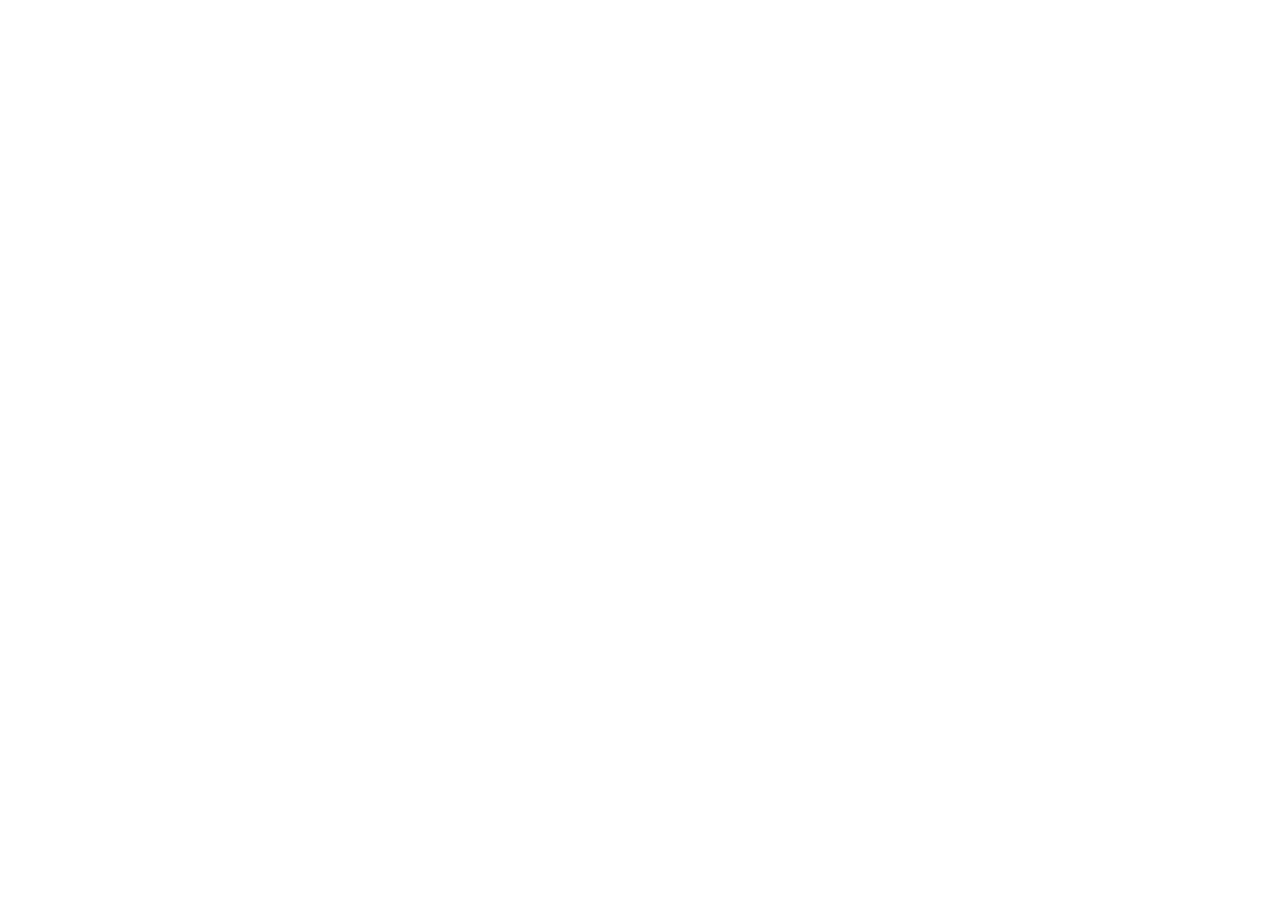
==== index.html @ 0ef2e53b "Created the root" ====
<!DOCTYPE html>
<html lang="en"
<head>
<meta charset="UTF-8">
<meta name="viewport" content="width=device-width, initial-scale=1.0">
<title>Miguel Angel Quiroz - Portfolio</title>
<link rel="preconnect" href="https://fonts.googleapis.com">
<link rel="preconnect" href="https://fonts.gstatic.com" crossorigin>
<link href="https://fonts.googleapis.com/css2?family=DM+Serif+Display:ital@0;1&family=DM+Sans:opsz,wght@9..40,300;9..40,400;9..40,500&family=JetBrains+Mono:wght@400;500&display=swap" rel="stylesheet">
<style>
*, *::before, *:after { box-sizing: border-box; margin: 0; padding: 0; }

:root {
    --bg: #f8f7f4;
    --bg-card: #ffffff;
    --text: #1a1a18;
    --text-muted: #6b6b66;
    --accent: #1a3a2a;
    --accent-light: #e8f0eb;
    --accent-mid: #3a6b50;
    --border: #e2e0d8;
    --hack-bg: #000000;
    --hack-green: #00ff41;
    --hack-green-dim: #00cc33;
    --hack-green-dark: #0d2a0d;
    --hack-border: #1a4a1a;
    --hack-surface: #050f05;
    --hack-muted: #2a6a2a;
}

</style>
</head>
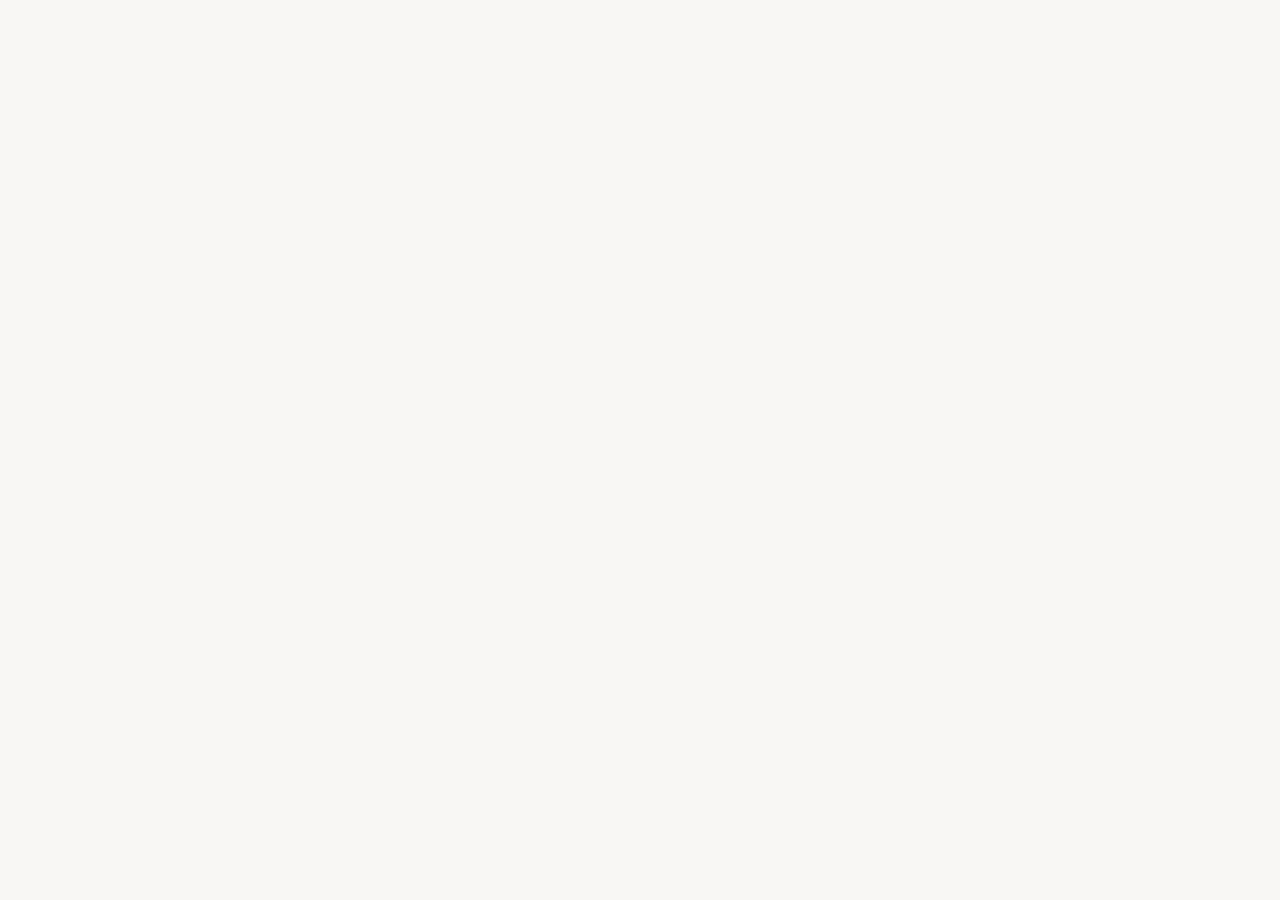
==== commit ae80087a: "Created body" ====
--- a/index.html
+++ b/index.html
@@ -28,5 +28,16 @@
     --hack-muted: #2a6a2a;
 }
 
+html { scroll-behavior: smooth; }
+
+body {
+    font-family: 'DM Sans', sans-serif;
+    background: var(--bg);
+    color: var(--text);
+    font-size: 16px;
+    line-height: 1.7;
+    overflow-x: hidden;
+}
+
 </style>
 </head>
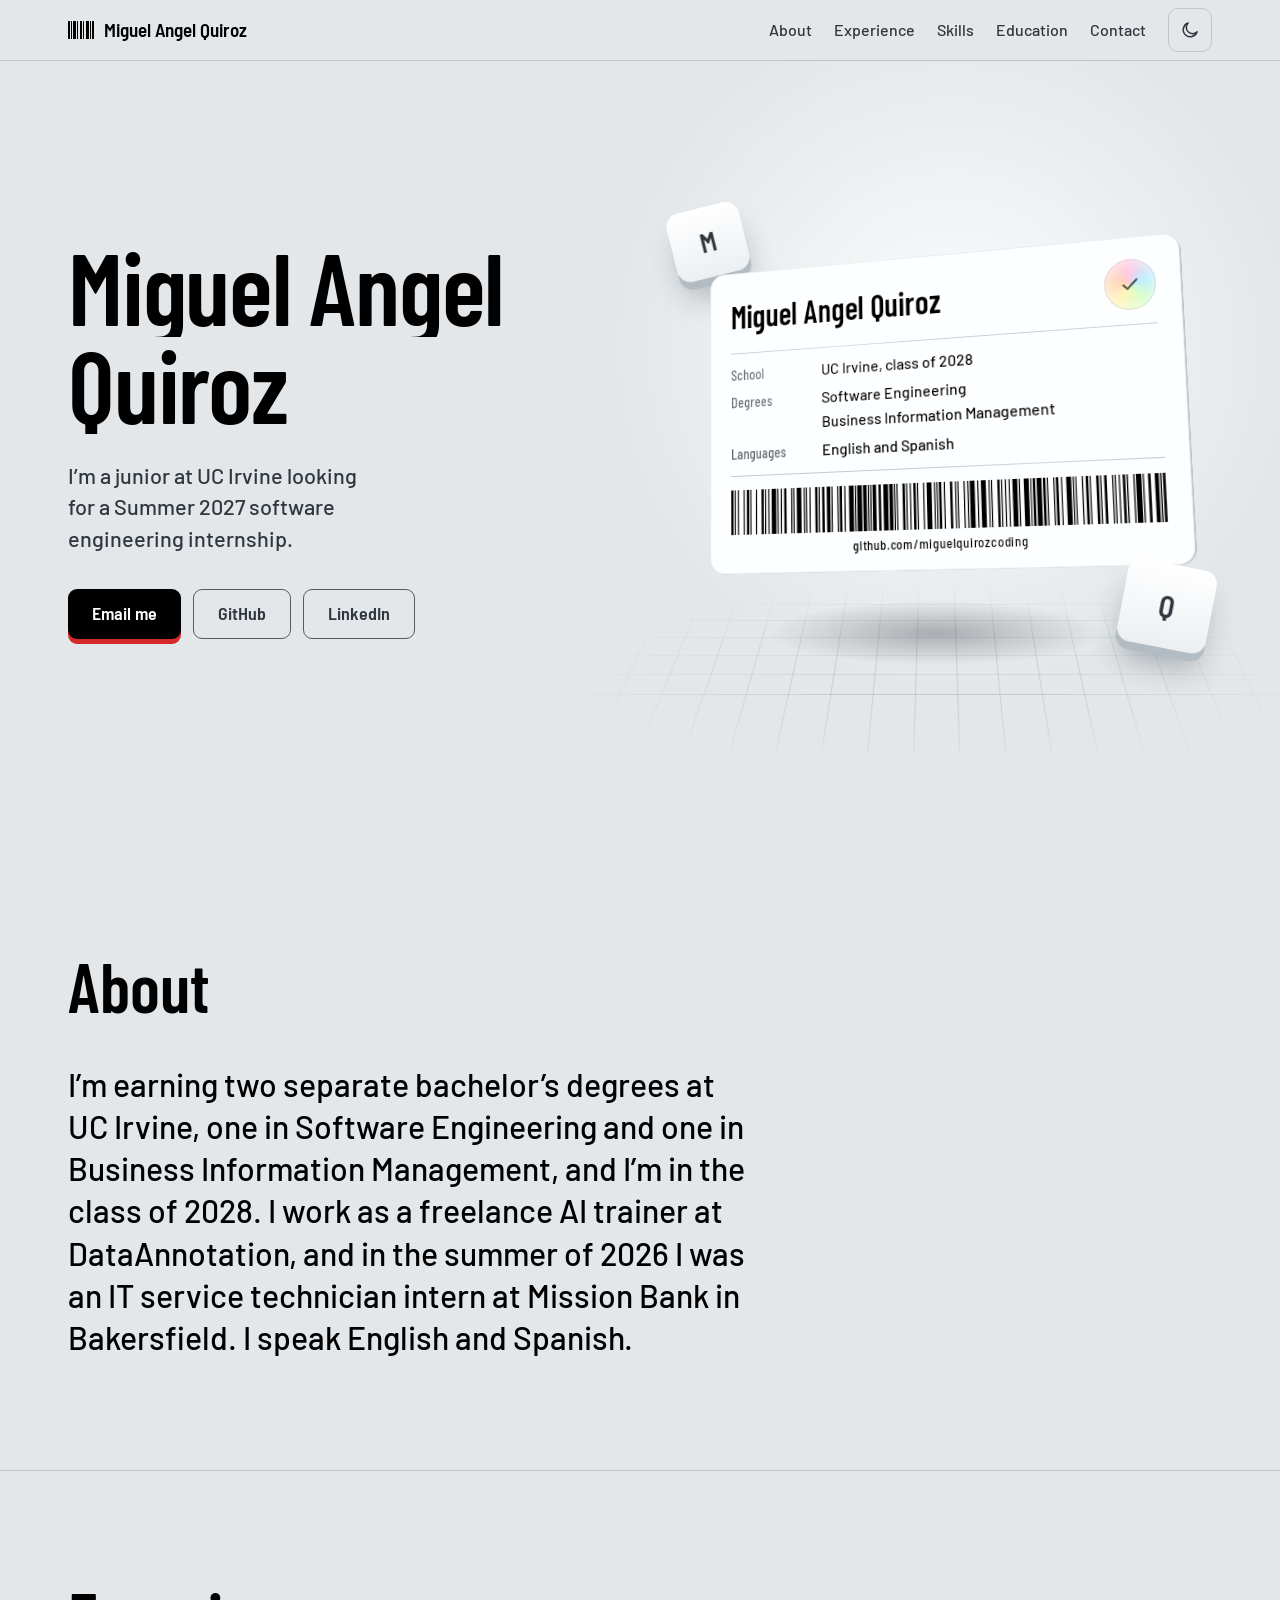
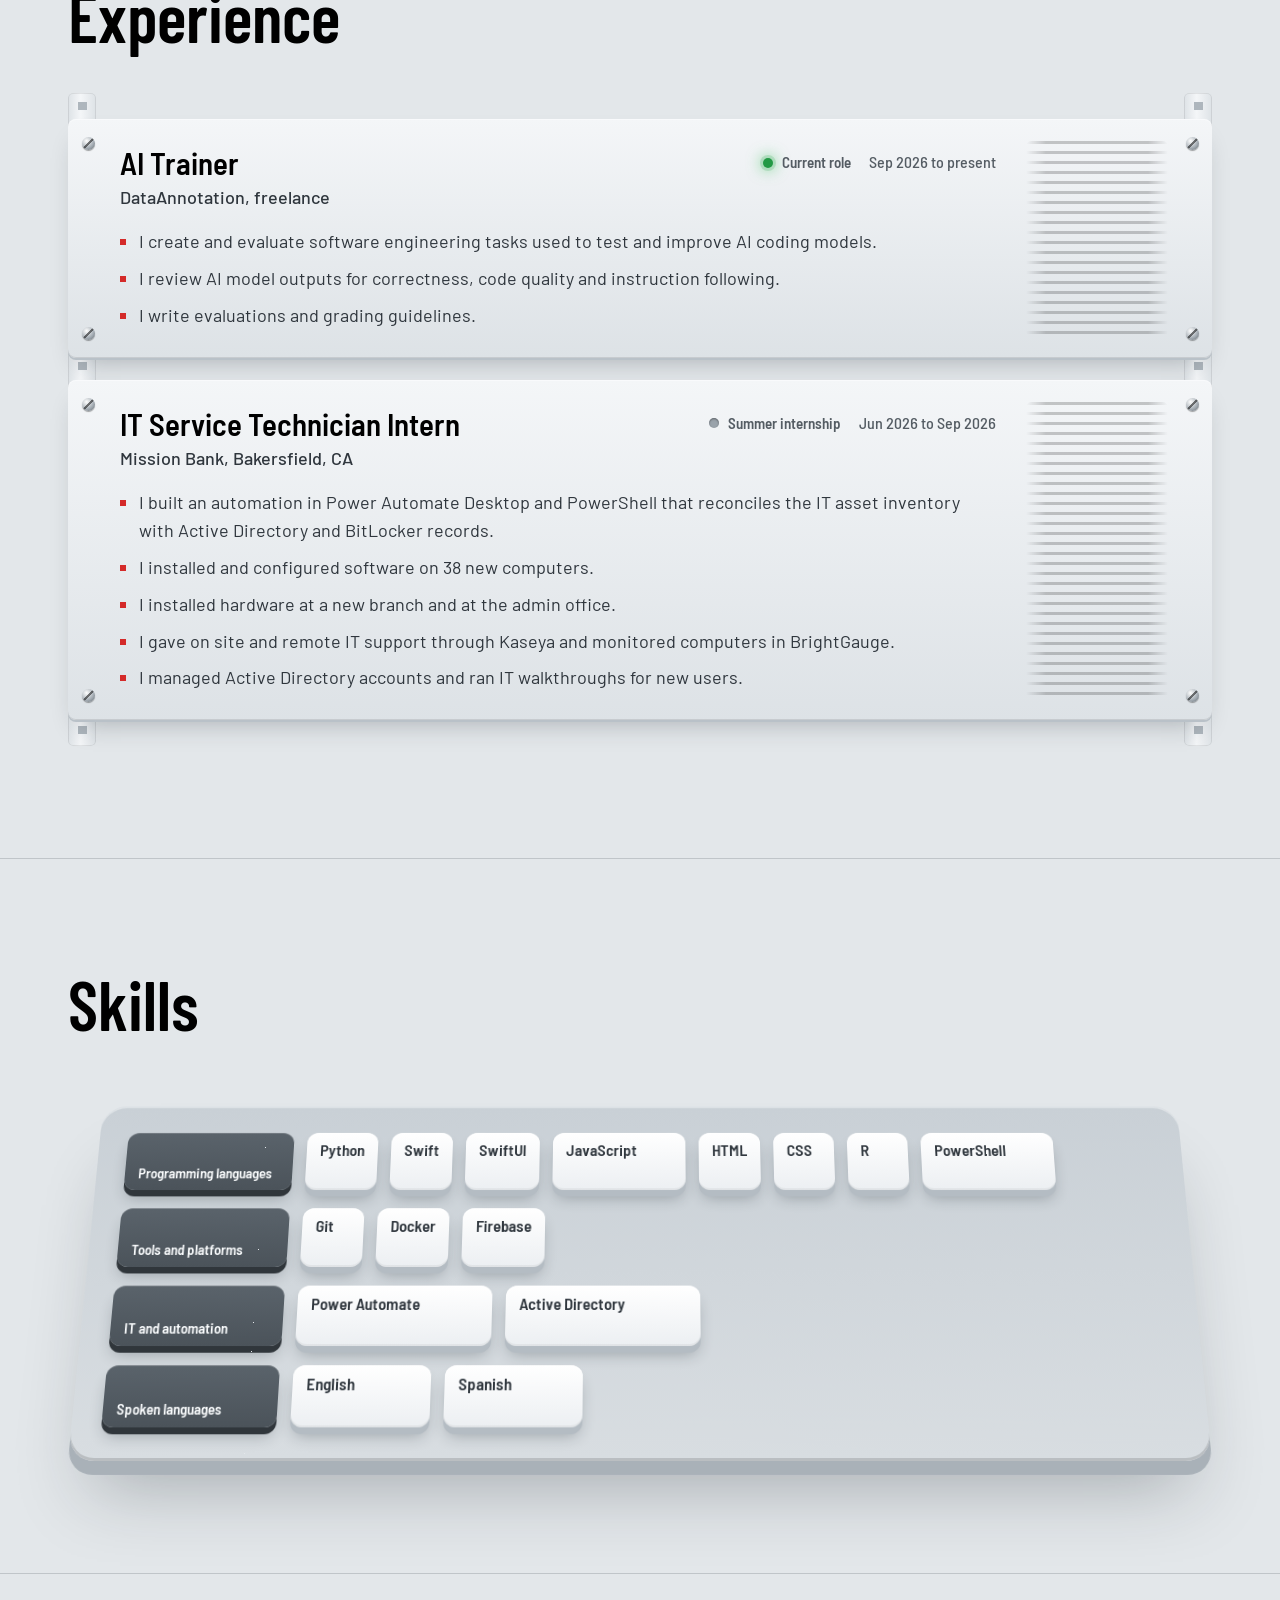
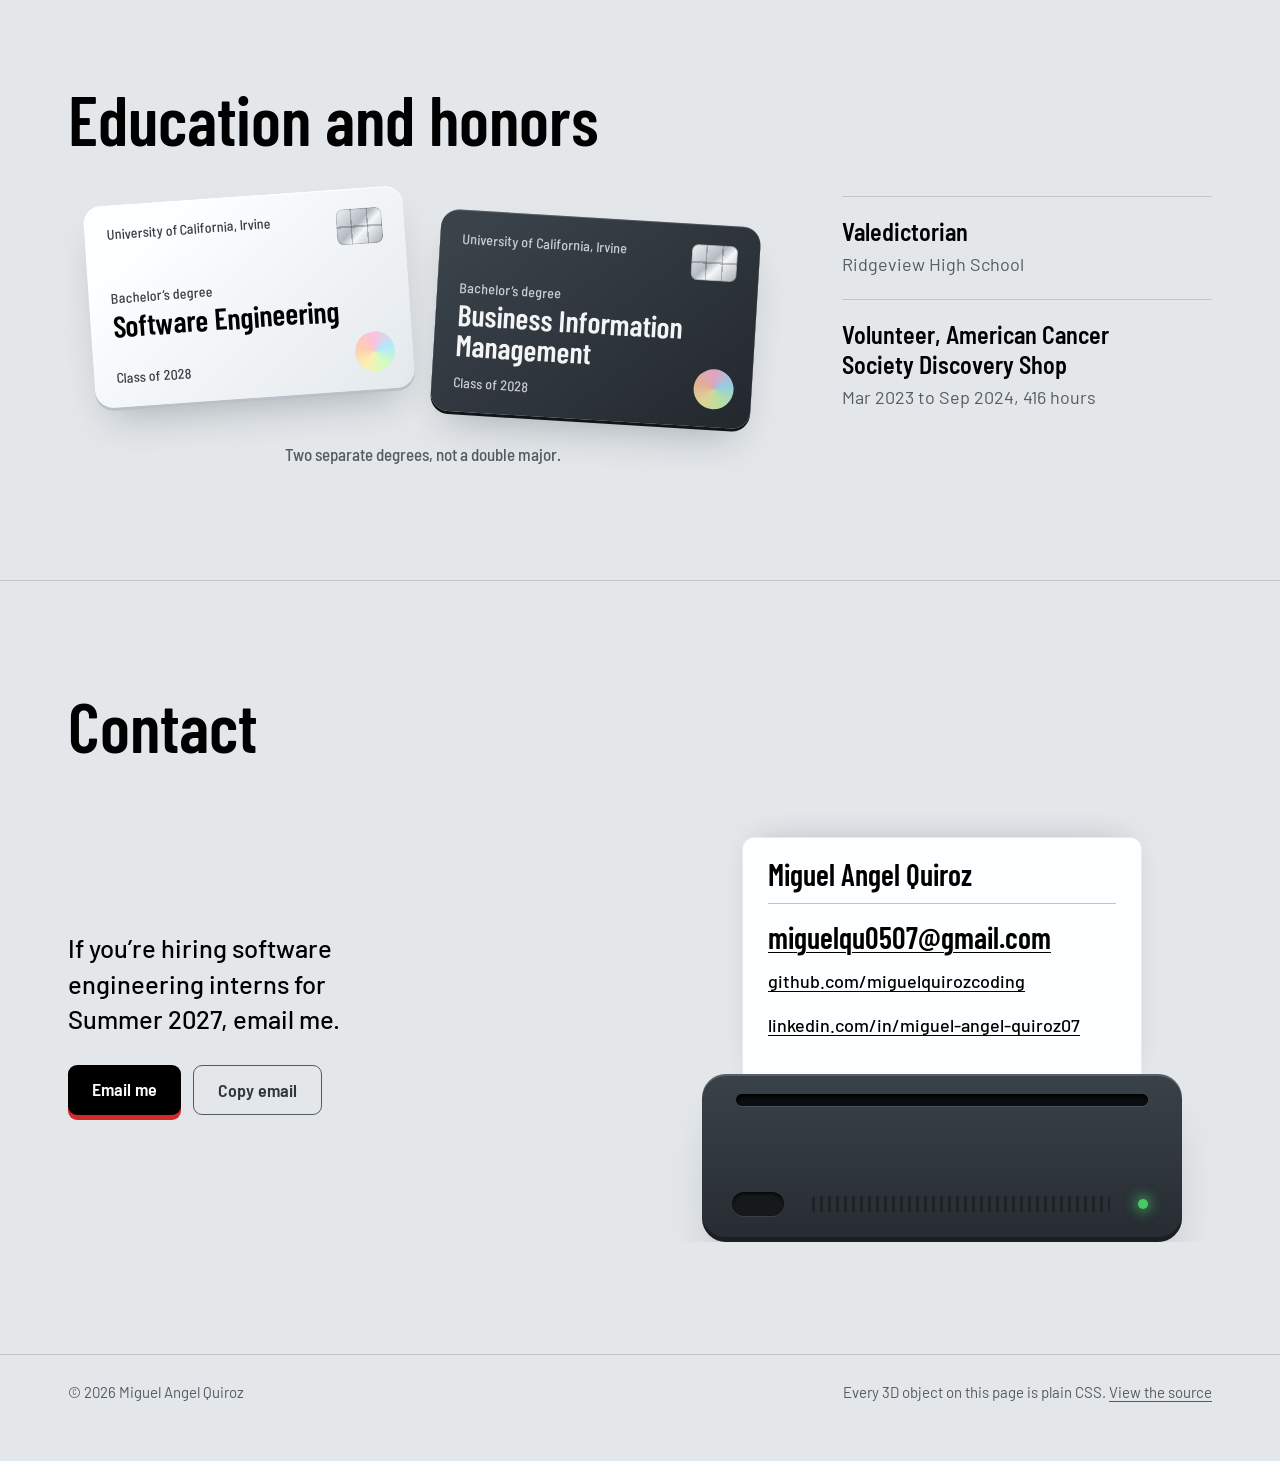
==== commit f22f9814: "Launch the new portfolio site Replace the old single page with the new design: a 3D asset label hero" ====
--- a/index.html
+++ b/index.html
@@ -1,43 +1,337 @@
 <!DOCTYPE html>
-<html lang="en"
+<html lang="en">
 <head>
-<meta charset="UTF-8">
-<meta name="viewport" content="width=device-width, initial-scale=1.0">
-<title>Miguel Angel Quiroz - Portfolio</title>
-<link rel="preconnect" href="https://fonts.googleapis.com">
-<link rel="preconnect" href="https://fonts.gstatic.com" crossorigin>
-<link href="https://fonts.googleapis.com/css2?family=DM+Serif+Display:ital@0;1&family=DM+Sans:opsz,wght@9..40,300;9..40,400;9..40,500&family=JetBrains+Mono:wght@400;500&display=swap" rel="stylesheet">
-<style>
-*, *::before, *:after { box-sizing: border-box; margin: 0; padding: 0; }
-
-:root {
-    --bg: #f8f7f4;
-    --bg-card: #ffffff;
-    --text: #1a1a18;
-    --text-muted: #6b6b66;
-    --accent: #1a3a2a;
-    --accent-light: #e8f0eb;
-    --accent-mid: #3a6b50;
-    --border: #e2e0d8;
-    --hack-bg: #000000;
-    --hack-green: #00ff41;
-    --hack-green-dim: #00cc33;
-    --hack-green-dark: #0d2a0d;
-    --hack-border: #1a4a1a;
-    --hack-surface: #050f05;
-    --hack-muted: #2a6a2a;
-}
-
-html { scroll-behavior: smooth; }
-
-body {
-    font-family: 'DM Sans', sans-serif;
-    background: var(--bg);
-    color: var(--text);
-    font-size: 16px;
-    line-height: 1.7;
-    overflow-x: hidden;
-}
-
-</style>
-</head>+  <meta charset="utf-8">
+  <meta name="viewport" content="width=device-width, initial-scale=1">
+  <title>Miguel Angel Quiroz, software engineering student at UC Irvine</title>
+  <meta name="description" content="I’m a junior at UC Irvine looking for a Summer 2027 software engineering internship. My experience, skills, education and contact details.">
+  <link rel="canonical" href="https://miguelquirozcoding.github.io/">
+  <meta name="theme-color" content="#E3E7EA">
+  <meta name="color-scheme" content="light dark">
+
+  <meta property="og:type" content="website">
+  <meta property="og:site_name" content="Miguel Angel Quiroz">
+  <meta property="og:url" content="https://miguelquirozcoding.github.io/">
+  <meta property="og:title" content="Miguel Angel Quiroz">
+  <meta property="og:description" content="I’m a junior at UC Irvine looking for a Summer 2027 software engineering internship.">
+  <meta property="og:image" content="https://miguelquirozcoding.github.io/assets/og-image.png">
+  <meta property="og:image:width" content="1200">
+  <meta property="og:image:height" content="630">
+  <meta property="og:image:alt" content="Miguel Angel Quiroz, a junior at UC Irvine looking for a Summer 2027 software engineering internship, next to an asset label with his school, degrees and a barcode.">
+  <meta name="twitter:card" content="summary_large_image">
+
+  <link rel="icon" href="favicon.svg" type="image/svg+xml">
+  <link rel="icon" href="favicon-32.png" sizes="32x32" type="image/png">
+  <link rel="apple-touch-icon" href="apple-touch-icon.png">
+  <link rel="preload" href="assets/fonts/barlow-condensed-600.woff2" as="font" type="font/woff2" crossorigin>
+  <link rel="preload" href="assets/fonts/barlow-500.woff2" as="font" type="font/woff2" crossorigin>
+  <link rel="stylesheet" href="styles.css">
+
+  <script>
+    (function () {
+      var d = document.documentElement;
+      d.classList.add('js');
+      try {
+        var saved = localStorage.getItem('theme');
+        if (saved === 'light' || saved === 'dark') d.setAttribute('data-theme', saved);
+      } catch (e) {}
+      var theme = d.getAttribute('data-theme');
+      var dark = theme ? theme === 'dark' : window.matchMedia('(prefers-color-scheme: dark)').matches;
+      document.querySelector('meta[name="theme-color"]').setAttribute('content', dark ? '#1C2126' : '#E3E7EA');
+    })();
+  </script>
+  <script src="projects.js" defer></script>
+  <script src="main.js" defer></script>
+
+  <script type="application/ld+json">
+    {
+      "@context": "https://schema.org",
+      "@type": "Person",
+      "name": "Miguel Angel Quiroz",
+      "url": "https://miguelquirozcoding.github.io/",
+      "email": "mailto:miguelqu0507@gmail.com",
+      "affiliation": { "@type": "CollegeOrUniversity", "name": "University of California, Irvine" },
+      "knowsLanguage": ["English", "Spanish"],
+      "sameAs": ["https://github.com/miguelquirozcoding", "https://www.linkedin.com/in/miguel-angel-quiroz07"]
+    }
+  </script>
+</head>
+<body>
+  <a class="skip" href="#main">Skip to content</a>
+
+  <header class="top">
+    <div class="wrap">
+      <a class="brand" href="#top">
+        <svg viewBox="0 0 26 18" fill="currentColor" aria-hidden="true"><path d="M0 0h2v18H0zM3 0h1v18H3zM5 0h3v18H5zM9 0h1v18H9zM12 0h2v18h-2zM15 0h1v18h-1zM18 0h3v18h-3zM22 0h1v18h-1zM24 0h2v18h-2z"/></svg>
+        Miguel Angel Quiroz
+      </a>
+      <div class="menu">
+        <nav class="nav" id="site-nav" aria-label="Sections">
+          <ul>
+            <li><a href="#about">About</a></li>
+            <li><a href="#experience">Experience</a></li>
+            <li data-projects-link hidden><a href="#projects">Projects</a></li>
+            <li><a href="#skills">Skills</a></li>
+            <li><a href="#education">Education</a></li>
+            <li><a href="#contact">Contact</a></li>
+          </ul>
+        </nav>
+        <button class="menu-btn" type="button" aria-expanded="false" aria-controls="site-nav">Menu</button>
+        <button class="icon-btn theme-btn" type="button" aria-label="Switch to dark mode">
+          <svg class="i-moon" viewBox="0 0 24 24" fill="none" stroke="currentColor" stroke-width="1.8" stroke-linecap="round" stroke-linejoin="round" aria-hidden="true"><path d="M20.5 14.2A8.5 8.5 0 1 1 9.8 3.5a6.8 6.8 0 0 0 10.7 10.7z"/></svg>
+          <svg class="i-sun" viewBox="0 0 24 24" fill="none" stroke="currentColor" stroke-width="1.8" stroke-linecap="round" aria-hidden="true"><circle cx="12" cy="12" r="4.2"/><path d="M12 2.5v2.2M12 19.3v2.2M2.5 12h2.2M19.3 12h2.2M5.3 5.3l1.6 1.6M17.1 17.1l1.6 1.6M5.3 18.7l1.6-1.6M17.1 6.9l1.6-1.6"/></svg>
+        </button>
+      </div>
+    </div>
+  </header>
+
+  <main id="main">
+    <section class="hero" aria-labelledby="name">
+      <div class="wrap">
+        <div class="intro">
+          <h1 id="name" class="name"><span class="ln"><span>Miguel Angel</span></span> <span class="ln"><span>Quiroz</span></span></h1>
+          <p class="lede">I’m a junior at UC&nbsp;Irvine looking for a Summer&nbsp;2027 software engineering internship.</p>
+          <div class="actions">
+            <a class="btn primary" href="mailto:miguelqu0507@gmail.com">Email me</a>
+            <a class="btn ghost" href="https://github.com/miguelquirozcoding">GitHub</a>
+            <a class="btn ghost" href="https://www.linkedin.com/in/miguel-angel-quiroz07">LinkedIn</a>
+          </div>
+        </div>
+
+        <!-- The 3D asset label. Decorative, so screen readers skip it; the same facts are in the sections below. -->
+        <div class="scene" aria-hidden="true">
+          <div class="glow"></div>
+          <div class="mat"></div>
+          <div class="shadow"></div>
+          <div class="cap cap-m">M</div>
+          <div class="float">
+            <div class="tilt">
+              <div class="drop">
+                <div class="slab"><i></i><i></i><i></i><i></i><i></i><i></i></div>
+                <div class="label">
+                  <div class="label-top print" style="--i:0">
+                    <p class="label-name">Miguel Angel Quiroz</p>
+                    <span class="holo"><svg viewBox="0 0 24 24" fill="none" stroke="currentColor" stroke-width="2.4" stroke-linecap="round" stroke-linejoin="round"><path d="M5 12.5l4.2 4.2L19 7"/></svg></span>
+                  </div>
+                  <dl>
+                    <dt class="print" style="--i:1">School</dt>
+                    <dd class="print" style="--i:1">UC&nbsp;Irvine, class of&nbsp;2028</dd>
+                    <dt class="print" style="--i:2">Degrees</dt>
+                    <dd class="print" style="--i:2">Software Engineering<br>Business Information Management</dd>
+                    <dt class="print" style="--i:3">Languages</dt>
+                    <dd class="print" style="--i:3">English and Spanish</dd>
+                  </dl>
+                  <!-- A real Code 128 barcode that encodes github.com/miguelquirozcoding -->
+                  <a class="code print" style="--i:4" href="https://github.com/miguelquirozcoding" tabindex="-1">
+                    <svg viewBox="0 0 354 40" preserveAspectRatio="none" fill="#000000"><path d="M0 0h2v40h-2zM3 0h1v40h-1zM6 0h1v40h-1zM11 0h1v40h-1zM14 0h2v40h-2zM17 0h1v40h-1zM22 0h1v40h-1zM27 0h2v40h-2zM30 0h1v40h-1zM33 0h1v40h-1zM36 0h4v40h-4zM41 0h1v40h-1zM44 0h1v40h-1zM47 0h2v40h-2zM53 0h1v40h-1zM55 0h1v40h-1zM58 0h4v40h-4zM64 0h1v40h-1zM66 0h1v40h-1zM69 0h1v40h-1zM74 0h2v40h-2zM77 0h1v40h-1zM80 0h2v40h-2zM84 0h3v40h-3zM88 0h1v40h-1zM93 0h1v40h-1zM95 0h2v40h-2zM99 0h1v40h-1zM103 0h4v40h-4zM108 0h1v40h-1zM110 0h4v40h-4zM115 0h3v40h-3zM119 0h1v40h-1zM121 0h1v40h-1zM123 0h3v40h-3zM128 0h2v40h-2zM132 0h4v40h-4zM137 0h3v40h-3zM141 0h1v40h-1zM143 0h1v40h-1zM148 0h2v40h-2zM151 0h1v40h-1zM154 0h1v40h-1zM157 0h2v40h-2zM160 0h1v40h-1zM165 0h1v40h-1zM168 0h4v40h-4zM174 0h1v40h-1zM176 0h1v40h-1zM178 0h2v40h-2zM182 0h1v40h-1zM187 0h2v40h-2zM191 0h1v40h-1zM193 0h1v40h-1zM198 0h1v40h-1zM201 0h1v40h-1zM203 0h4v40h-4zM209 0h1v40h-1zM212 0h4v40h-4zM218 0h1v40h-1zM220 0h1v40h-1zM225 0h2v40h-2zM228 0h1v40h-1zM231 0h1v40h-1zM234 0h1v40h-1zM237 0h4v40h-4zM242 0h1v40h-1zM246 0h4v40h-4zM251 0h1v40h-1zM253 0h2v40h-2zM256 0h4v40h-4zM261 0h2v40h-2zM264 0h1v40h-1zM269 0h1v40h-1zM271 0h2v40h-2zM275 0h1v40h-1zM279 0h4v40h-4zM284 0h1v40h-1zM286 0h1v40h-1zM291 0h1v40h-1zM294 0h2v40h-2zM297 0h1v40h-1zM302 0h2v40h-2zM305 0h1v40h-1zM308 0h2v40h-2zM314 0h1v40h-1zM316 0h1v40h-1zM319 0h1v40h-1zM322 0h2v40h-2zM325 0h1v40h-1zM330 0h1v40h-1zM332 0h4v40h-4zM337 0h1v40h-1zM341 0h2v40h-2zM346 0h3v40h-3zM350 0h1v40h-1zM352 0h2v40h-2z"/></svg>
+                    <span class="laser"></span>
+                    <span class="url">github.com/miguelquirozcoding</span>
+                  </a>
+                  <span class="sheen"></span>
+                </div>
+              </div>
+            </div>
+          </div>
+          <div class="cap cap-q">Q</div>
+        </div>
+      </div>
+    </section>
+
+    <section id="about" class="sec" aria-labelledby="about-title">
+      <div class="wrap">
+        <div class="shw"><h2 id="about-title" class="sh">About</h2><span class="shl" aria-hidden="true"></span></div>
+        <p class="about-p"><span class="read">I’m earning two separate bachelor’s degrees at UC&nbsp;Irvine, one in Software Engineering and one in Business Information Management, and I’m in the class of&nbsp;2028.</span> <span class="read">I work as a freelance AI trainer at DataAnnotation, and in the summer of&nbsp;2026 I was an IT service technician intern at Mission Bank in Bakersfield.</span> <span class="read">I speak English and Spanish.</span></p>
+      </div>
+    </section>
+
+    <section id="experience" class="sec" aria-labelledby="experience-title">
+      <div class="wrap">
+        <div class="shw"><h2 id="experience-title" class="sh">Experience</h2><span class="shl" aria-hidden="true"></span></div>
+        <div class="rack">
+          <div class="uw">
+            <article class="unit">
+              <div class="ear" aria-hidden="true"><i></i><i></i></div>
+              <div class="face">
+                <div class="unit-top">
+                  <h3>AI Trainer</h3>
+                  <div class="unit-meta">
+                    <p class="status"><span class="led on" aria-hidden="true"></span>Current role</p>
+                    <p class="dates"><time datetime="2026-09">Sep&nbsp;2026</time> to present</p>
+                  </div>
+                </div>
+                <p class="org">DataAnnotation, freelance</p>
+                <ul class="bullets">
+                  <li>I create and evaluate software engineering tasks used to test and improve AI coding models.</li>
+                  <li>I review AI model outputs for correctness, code quality and instruction following.</li>
+                  <li>I write evaluations and grading guidelines.</li>
+                </ul>
+              </div>
+              <div class="vents" aria-hidden="true"></div>
+              <div class="ear" aria-hidden="true"><i></i><i></i></div>
+            </article>
+          </div>
+          <div class="uw">
+            <article class="unit">
+              <div class="ear" aria-hidden="true"><i></i><i></i></div>
+              <div class="face">
+                <div class="unit-top">
+                  <h3>IT Service Technician Intern</h3>
+                  <div class="unit-meta">
+                    <p class="status"><span class="led" aria-hidden="true"></span>Summer internship</p>
+                    <p class="dates"><time datetime="2026-06">Jun&nbsp;2026</time> to <time datetime="2026-09">Sep&nbsp;2026</time></p>
+                  </div>
+                </div>
+                <p class="org">Mission Bank, Bakersfield, CA</p>
+                <ul class="bullets">
+                  <li>I built an automation in Power Automate Desktop and PowerShell that reconciles the IT asset inventory with Active Directory and BitLocker records.</li>
+                  <li>I installed and configured software on 38&nbsp;new computers.</li>
+                  <li>I installed hardware at a new branch and at the admin office.</li>
+                  <li>I gave on site and remote IT support through Kaseya and monitored computers in BrightGauge.</li>
+                  <li>I managed Active Directory accounts and ran IT walkthroughs for new users.</li>
+                </ul>
+              </div>
+              <div class="vents" aria-hidden="true"></div>
+              <div class="ear" aria-hidden="true"><i></i><i></i></div>
+            </article>
+          </div>
+        </div>
+      </div>
+    </section>
+
+    <!-- Projects stay hidden until projects.js has at least one project with published: true -->
+    <section id="projects" class="sec" aria-labelledby="projects-title" hidden>
+      <div class="wrap">
+        <div class="shw"><h2 id="projects-title" class="sh">Projects</h2><span class="shl" aria-hidden="true"></span></div>
+        <div class="projects" data-projects></div>
+      </div>
+    </section>
+
+    <section id="skills" class="sec" aria-labelledby="skills-title">
+      <div class="wrap">
+        <div class="shw"><h2 id="skills-title" class="sh">Skills</h2><span class="shl" aria-hidden="true"></span></div>
+        <div class="kbw">
+          <div class="board">
+            <dl class="kb">
+              <div class="row">
+                <dt style="--i:0"><span class="key mod">Programming languages</span></dt>
+                <dd>
+                  <ul>
+                    <li style="--i:1"><span class="key">Python</span></li>
+                    <li style="--i:2"><span class="key">Swift</span></li>
+                    <li style="--i:3"><span class="key">SwiftUI</span></li>
+                    <li style="--i:4"><span class="key w2">JavaScript</span></li>
+                    <li style="--i:5"><span class="key">HTML</span></li>
+                    <li style="--i:6"><span class="key">CSS</span></li>
+                    <li style="--i:7"><span class="key">R</span></li>
+                    <li style="--i:8"><span class="key w2">PowerShell</span></li>
+                  </ul>
+                </dd>
+              </div>
+              <div class="row">
+                <dt style="--i:9"><span class="key mod">Tools and platforms</span></dt>
+                <dd>
+                  <ul>
+                    <li style="--i:10"><span class="key">Git</span></li>
+                    <li style="--i:11"><span class="key">Docker</span></li>
+                    <li style="--i:12"><span class="key">Firebase</span></li>
+                  </ul>
+                </dd>
+              </div>
+              <div class="row">
+                <dt style="--i:13"><span class="key mod">IT and automation</span></dt>
+                <dd>
+                  <ul>
+                    <li style="--i:14"><span class="key w3">Power Automate</span></li>
+                    <li style="--i:15"><span class="key w3">Active Directory</span></li>
+                  </ul>
+                </dd>
+              </div>
+              <div class="row">
+                <dt style="--i:16"><span class="key mod">Spoken languages</span></dt>
+                <dd>
+                  <ul>
+                    <li style="--i:17"><span class="key w2">English</span></li>
+                    <li style="--i:18"><span class="key w2">Spanish</span></li>
+                  </ul>
+                </dd>
+              </div>
+            </dl>
+          </div>
+        </div>
+      </div>
+    </section>
+
+    <section id="education" class="sec" aria-labelledby="education-title">
+      <div class="wrap">
+        <div class="shw"><h2 id="education-title" class="sh">Education and&nbsp;honors</h2><span class="shl" aria-hidden="true"></span></div>
+        <div class="edu">
+          <div class="edu-cards">
+            <div class="cards">
+              <div class="cw">
+                <article class="card one">
+                  <div class="card-top"><p class="k">University of California, Irvine</p><span class="chip" aria-hidden="true"></span></div>
+                  <div><p class="k">Bachelor’s degree</p><h3 class="deg">Software Engineering</h3></div>
+                  <p class="k">Class of&nbsp;2028</p>
+                  <span class="foil" aria-hidden="true"></span>
+                </article>
+              </div>
+              <div class="cw">
+                <article class="card two">
+                  <div class="card-top"><p class="k">University of California, Irvine</p><span class="chip" aria-hidden="true"></span></div>
+                  <div><p class="k">Bachelor’s degree</p><h3 class="deg">Business Information Management</h3></div>
+                  <p class="k">Class of&nbsp;2028</p>
+                  <span class="foil" aria-hidden="true"></span>
+                </article>
+              </div>
+            </div>
+            <p class="note">Two separate degrees, not a double major.</p>
+          </div>
+          <div class="honors">
+            <article class="honor">
+              <h3>Valedictorian</h3>
+              <p>Ridgeview High School</p>
+            </article>
+            <article class="honor">
+              <h3>Volunteer, American Cancer Society Discovery Shop</h3>
+              <p><time datetime="2023-03">Mar&nbsp;2023</time> to <time datetime="2024-09">Sep&nbsp;2024</time>, 416&nbsp;hours</p>
+            </article>
+          </div>
+        </div>
+      </div>
+    </section>
+
+    <section id="contact" class="sec" aria-labelledby="contact-title">
+      <div class="wrap">
+        <div class="shw"><h2 id="contact-title" class="sh">Contact</h2><span class="shl" aria-hidden="true"></span></div>
+        <div class="contact">
+          <div class="contact-copy">
+            <p>If you’re hiring software engineering interns for Summer&nbsp;2027, email&nbsp;me.</p>
+            <div class="contact-actions">
+              <a class="btn primary" href="mailto:miguelqu0507@gmail.com">Email me</a>
+              <button class="btn ghost" type="button" data-copy-email><span data-label aria-live="polite">Copy email</span></button>
+            </div>
+          </div>
+          <div class="pw">
+            <div class="printout">
+              <p class="po-name">Miguel Angel Quiroz</p>
+              <ul class="po-list">
+                <li><a class="po-email" href="mailto:miguelqu0507@gmail.com">miguelqu0507@gmail.com</a></li>
+                <li><a href="https://github.com/miguelquirozcoding">github.com/miguelquirozcoding</a></li>
+                <li><a href="https://www.linkedin.com/in/miguel-angel-quiroz07"><span>linkedin.com/in/<wbr><span class="nobr">miguel-angel-quiroz07</span></span></a></li>
+              </ul>
+            </div>
+            <div class="printer" aria-hidden="true"><span class="p-grille"></span><span class="p-led"></span></div>
+          </div>
+        </div>
+      </div>
+    </section>
+  </main>
+
+  <footer class="foot">
+    <div class="wrap">
+      <p>© <span data-year>2026</span> Miguel Angel Quiroz</p>
+      <p>Every 3D object on this page is plain CSS. <a href="https://github.com/miguelquirozcoding/miguelquirozcoding.github.io">View the source</a></p>
+    </div>
+  </footer>
+</body>
+</html>
--- a/styles.css
+++ b/styles.css
@@ -0,0 +1,370 @@
+/*
+  Miguel Angel Quiroz, portfolio styles.
+  Plain CSS with no build step. Every color comes from the theme tokens in section 2,
+  so changing a token changes it everywhere.
+
+  1. Fonts            9.  Projects
+  2. Theme tokens     10. Skills keyboard
+  3. Base             11. Education cards
+  4. Header           12. Contact printer
+  5. Hero             13. Footer and 404 page
+  6. The 3D label     14. Scroll animations
+  7. Sections         15. Keyframes
+  8. Experience rack  16. Phones, reduced motion and print
+*/
+
+/* 1. Fonts: Barlow by Jeremy Tribby, self hosted under the SIL Open Font License (assets/fonts/OFL.txt) */
+@font-face{font-family:"Barlow";font-style:normal;font-weight:400;font-display:swap;src:url("assets/fonts/barlow-400.woff2") format("woff2")}
+@font-face{font-family:"Barlow";font-style:normal;font-weight:500;font-display:swap;src:url("assets/fonts/barlow-500.woff2") format("woff2")}
+@font-face{font-family:"Barlow Semi Condensed";font-style:normal;font-weight:500;font-display:swap;src:url("assets/fonts/barlow-semi-condensed-500.woff2") format("woff2")}
+@font-face{font-family:"Barlow Semi Condensed";font-style:normal;font-weight:600;font-display:swap;src:url("assets/fonts/barlow-semi-condensed-600.woff2") format("woff2")}
+@font-face{font-family:"Barlow Condensed";font-style:normal;font-weight:600;font-display:swap;src:url("assets/fonts/barlow-condensed-600.woff2") format("woff2")}
+
+@property --holo{syntax:"<angle>";inherits:false;initial-value:0deg}
+
+/* 2. Theme tokens. Light is the default; dark applies when the visitor's system is dark or they pick it. */
+:root{
+  color-scheme:light;
+  --bg:#E3E7EA;--bg2:#D8DDE1;--text:#2F363D;--muted:#545C63;--heading:#000000;--rule:#C0C5C9;
+  --laser:#D42A29;--led:#229944;--ledOff:#9AA3AB;
+  --metalA:#F4F6F8;--metalB:#DDE2E6;--metalEdge:#B9C1C8;--hole:#AEB6BD;
+  --labelEdge:#C3CAD0;--labelEdgeDark:#9AA3AB;
+  --keyA:#FFFFFF;--keyB:#ECEFF2;--keySide:#B4BCC3;--keyText:#2F363D;
+  --modA:#5A636B;--modB:#4B535A;--modSide:#30363B;--modText:#FCFEFF;
+  --case:#C9D0D6;--caseEdge:#A9B1B8;
+  --glow:rgba(255,255,255,.85);--shadow:rgba(24,32,40,.30);--grid:rgba(47,54,61,.16);
+  --btn:#000000;--btnText:#FCFEFF;--headerBg:rgba(227,231,234,.82);
+  --printerA:#3A4249;--printerB:#262C31;--vent:rgba(0,0,0,.2);
+  --sans:"Barlow",system-ui,-apple-system,"Segoe UI",Roboto,sans-serif;
+  --semi:"Barlow Semi Condensed","Barlow",system-ui,sans-serif;
+  --cond:"Barlow Condensed","Arial Narrow",system-ui,sans-serif;
+  --spring:cubic-bezier(.2,.8,.2,1);
+}
+:root[data-theme="dark"]{
+  color-scheme:dark;
+  --bg:#1C2126;--bg2:#161A1E;--text:#E3E7EA;--muted:#A8AFB5;--heading:#F2F4F5;--rule:#3B4146;
+  --laser:#F36358;--led:#46C865;--ledOff:#4A5157;
+  --metalA:#2C3339;--metalB:#242A2F;--metalEdge:#121518;--hole:#14181B;
+  --labelEdge:#9AA3AB;--labelEdgeDark:#6B747C;
+  --keyA:#3B434A;--keyB:#333A40;--keySide:#1C2024;--keyText:#E3E7EA;
+  --modA:#E3E7EA;--modB:#D3D9DE;--modSide:#8F989F;--modText:#1C2126;
+  --case:#2A3036;--caseEdge:#111417;
+  --glow:rgba(150,172,196,.26);--shadow:rgba(0,0,0,.62);--grid:rgba(227,231,234,.09);
+  --btn:#F2F4F5;--btnText:#000000;--headerBg:rgba(28,33,38,.78);
+  --printerA:#444C53;--printerB:#2E353A;--vent:rgba(0,0,0,.55);
+}
+@media (prefers-color-scheme:dark){
+  :root:not([data-theme="light"]){
+    color-scheme:dark;
+    --bg:#1C2126;--bg2:#161A1E;--text:#E3E7EA;--muted:#A8AFB5;--heading:#F2F4F5;--rule:#3B4146;
+    --laser:#F36358;--led:#46C865;--ledOff:#4A5157;
+    --metalA:#2C3339;--metalB:#242A2F;--metalEdge:#121518;--hole:#14181B;
+    --labelEdge:#9AA3AB;--labelEdgeDark:#6B747C;
+    --keyA:#3B434A;--keyB:#333A40;--keySide:#1C2024;--keyText:#E3E7EA;
+    --modA:#E3E7EA;--modB:#D3D9DE;--modSide:#8F989F;--modText:#1C2126;
+    --case:#2A3036;--caseEdge:#111417;
+    --glow:rgba(150,172,196,.26);--shadow:rgba(0,0,0,.62);--grid:rgba(227,231,234,.09);
+    --btn:#F2F4F5;--btnText:#000000;--headerBg:rgba(28,33,38,.78);
+    --printerA:#444C53;--printerB:#2E353A;--vent:rgba(0,0,0,.55);
+  }
+}
+
+/* 3. Base */
+*,*::before,*::after{box-sizing:border-box}
+html{-webkit-text-size-adjust:100%;text-size-adjust:100%;scroll-behavior:smooth;scroll-padding-top:76px;background:var(--bg)}
+body{margin:0;background:var(--bg);color:var(--text);font-family:var(--sans);font-size:18px;line-height:1.55;-webkit-font-smoothing:antialiased;transition:background-color .4s ease,color .4s ease}
+svg{display:block}
+a{color:inherit;text-underline-offset:3px;text-decoration-thickness:1px}
+a:hover{text-decoration-thickness:2px}
+:focus-visible{outline:3px solid var(--laser);outline-offset:3px;border-radius:6px}
+::selection{background:var(--laser);color:#FFFFFF}
+p,li{text-wrap:pretty}
+h1,h2,h3{text-wrap:balance}
+[hidden]{display:none !important}
+.nobr{white-space:nowrap}
+main{overflow-x:clip}
+.wrap{max-width:1240px;margin:0 auto;padding:0 48px}
+.skip{position:absolute;left:16px;top:-80px;z-index:50;padding:10px 16px;border-radius:8px;background:var(--btn);color:var(--btnText);font-weight:500;text-decoration:none}
+.skip:focus{top:16px}
+
+/* 4. Header */
+.top{position:sticky;top:0;z-index:30;background:var(--headerBg);-webkit-backdrop-filter:blur(14px) saturate(1.3);backdrop-filter:blur(14px) saturate(1.3);border-bottom:1px solid var(--rule)}
+.top .wrap{display:flex;align-items:center;justify-content:space-between;flex-wrap:wrap;gap:4px 28px;padding-top:8px;padding-bottom:8px}
+.brand{display:inline-flex;align-items:center;gap:10px;min-height:44px;font-family:var(--semi);font-weight:600;font-size:19px;color:var(--heading);text-decoration:none}
+.brand svg{width:26px;height:18px}
+.menu{display:flex;align-items:center;flex-wrap:wrap;gap:4px 22px}
+.nav ul{margin:0;padding:0;list-style:none;display:flex;flex-wrap:wrap;gap:0 22px}
+.nav a{position:relative;display:inline-flex;align-items:center;min-height:44px;font-weight:500;font-size:16px;text-decoration:none}
+.nav a::after{content:"";position:absolute;left:0;right:0;bottom:9px;height:2px;background:var(--laser);transform:scaleX(0);transform-origin:left center;transition:transform .25s ease}
+.nav a:hover::after{transform:scaleX(1)}
+.menu-btn{display:none;align-items:center;min-height:44px;padding:0 14px;border:1px solid var(--rule);border-radius:10px;background:transparent;color:var(--text);font-family:var(--semi);font-weight:600;font-size:16px;cursor:pointer}
+.icon-btn{width:44px;height:44px;display:grid;place-items:center;padding:0;border:1px solid var(--rule);border-radius:10px;background:transparent;color:var(--text);cursor:pointer;transition:transform .3s var(--spring)}
+.icon-btn:hover{transform:rotate(-18deg)}
+.icon-btn svg{width:20px;height:20px}
+.theme-btn .i-sun{display:none}
+:root[data-theme="dark"] .theme-btn .i-sun{display:block}
+:root[data-theme="dark"] .theme-btn .i-moon{display:none}
+@media (prefers-color-scheme:dark){
+  :root:not([data-theme="light"]) .theme-btn .i-sun{display:block}
+  :root:not([data-theme="light"]) .theme-btn .i-moon{display:none}
+}
+
+/* 5. Hero */
+.hero{position:relative;overflow:hidden}
+.hero .wrap{display:grid;grid-template-columns:repeat(auto-fit,minmax(min(470px,100%),1fr));align-items:center;gap:8px 40px;min-height:780px;padding-top:40px;padding-bottom:64px}
+.intro{position:relative;z-index:2}
+.name{margin:0;font-family:var(--cond);font-weight:600;font-size:clamp(64px,8vw,124px);line-height:.9;letter-spacing:-.012em;color:var(--heading)}
+.name .ln{display:block;overflow:hidden;padding-bottom:.05em}
+.name .ln span{display:inline-block;animation:rise .95s cubic-bezier(.2,.9,.2,1) .05s both}
+.name .ln + .ln span{animation-delay:.17s}
+.lede{margin:26px 0 0;max-width:31ch;font-size:clamp(20px,1.7vw,24px);line-height:1.45;font-weight:500;animation:fadeUp .8s ease-out .5s both}
+.actions{display:flex;flex-wrap:wrap;gap:12px;margin-top:34px;animation:fadeUp .8s ease-out .65s both}
+.btn{display:inline-flex;align-items:center;justify-content:center;min-height:50px;padding:0 24px;border-radius:9px;font-family:var(--semi);font-weight:600;font-size:18px;text-decoration:none;cursor:pointer;transition:transform .15s ease,box-shadow .15s ease}
+.btn.primary{border:0;background:var(--btn);color:var(--btnText);box-shadow:0 5px 0 var(--laser)}
+.btn.primary:hover{transform:translateY(3px);box-shadow:0 2px 0 var(--laser)}
+.btn.primary:active{transform:translateY(5px);box-shadow:0 0 0 var(--laser)}
+.btn.ghost{border:1px solid var(--muted);background:transparent;color:var(--text)}
+.btn.ghost:hover{transform:translateY(-2px);box-shadow:0 10px 22px -8px var(--shadow)}
+
+/* 6. The 3D label. main.js sets --rx, --ry, --mx, --my, --px and --py from the pointer. */
+.scene{position:relative;height:580px;perspective:1300px;perspective-origin:50% 36%;touch-action:pan-y}
+.glow{position:absolute;inset:-15% -25%;background:radial-gradient(circle at calc(52% + var(--px,0) * 12%) calc(38% + var(--py,0) * 10%),var(--glow),transparent 55%);pointer-events:none}
+.mat{position:absolute;left:-35%;right:-35%;bottom:-4%;height:80%;transform-origin:50% 100%;transform:rotateX(76deg);background-image:linear-gradient(var(--grid) 1px,transparent 1px),linear-gradient(90deg,var(--grid) 1px,transparent 1px);background-size:46px 46px;background-position:center;-webkit-mask-image:radial-gradient(ellipse 46% 52% at 50% 62%,#000 35%,transparent 100%);mask-image:radial-gradient(ellipse 46% 52% at 50% 62%,#000 35%,transparent 100%);pointer-events:none}
+.shadow{position:absolute;left:20%;right:20%;bottom:64px;height:64px;border-radius:50%;background:radial-gradient(closest-side,var(--shadow),transparent);transform:translateX(calc(var(--px,0) * -40px));transition:transform .5s var(--spring);animation:shadowBreath 6s ease-in-out infinite;pointer-events:none}
+.float{position:absolute;left:50%;top:45%;width:min(500px,90%);translate:-50% -50%;transform-style:preserve-3d;animation:bob 6s ease-in-out infinite}
+.tilt{transform-style:preserve-3d;transform:rotateX(var(--rx,8deg)) rotateY(var(--ry,-17deg)) rotateZ(-1.5deg);transition:transform .55s var(--spring)}
+.drop{position:relative;transform-style:preserve-3d;animation:dropIn 1.1s cubic-bezier(.2,1.15,.3,1) .2s both}
+.slab{position:absolute;inset:0;transform-style:preserve-3d;pointer-events:none}
+.slab i{position:absolute;inset:0;border-radius:16px;background:var(--labelEdge)}
+.slab i:nth-child(1){transform:translateZ(-2px)}
+.slab i:nth-child(2){transform:translateZ(-4px)}
+.slab i:nth-child(3){transform:translateZ(-6px)}
+.slab i:nth-child(4){transform:translateZ(-8px)}
+.slab i:nth-child(5){transform:translateZ(-10px)}
+.slab i:nth-child(6){transform:translateZ(-12px);background:var(--labelEdgeDark)}
+.label{position:relative;transform:translateZ(1px);border-radius:16px;background:#FCFEFF;color:#000000;padding:22px 24px 16px;display:flex;flex-direction:column;gap:14px;overflow:hidden;box-shadow:inset 0 0 0 1px rgba(0,0,0,.08)}
+.sheen{position:absolute;inset:0;pointer-events:none;background:radial-gradient(circle at var(--mx,28%) var(--my,18%),rgba(255,255,255,.95),rgba(255,255,255,0) 45%),linear-gradient(112deg,rgba(255,255,255,0) 35%,rgba(255,255,255,.6) 47%,rgba(255,255,255,0) 58%);background-size:100% 100%,260% 100%;background-position:0 0,var(--mx,28%) 0;mix-blend-mode:soft-light}
+.label-top{display:flex;align-items:center;justify-content:space-between;gap:14px}
+.label-name{margin:0;font-family:var(--cond);font-weight:600;font-size:34px;line-height:1}
+.holo{flex:none;width:50px;height:50px;border-radius:50%;display:grid;place-items:center;background:conic-gradient(from var(--holo),#ffb8dc,#a9e9ff,#cfffb6,#fff1a8,#ffc8a6,#ffb8dc);box-shadow:inset 0 0 0 1px rgba(0,0,0,.14),inset 0 0 14px rgba(255,255,255,.8);animation:holoSpin 7s linear infinite,verify .7s cubic-bezier(.2,1.4,.3,1) 3.4s 1 both}
+.holo svg{width:22px;height:22px;color:#000000;opacity:.75}
+.label dl{margin:0;padding:10px 0;border-top:1px solid #C0C5C9;border-bottom:1px solid #C0C5C9;display:grid;grid-template-columns:88px minmax(0,1fr);gap:4px 14px}
+.label dt{font-family:var(--semi);font-weight:500;font-size:14px;line-height:1.8;color:#545C63}
+.label dd{margin:0;font-weight:500;font-size:16px;line-height:1.55}
+.print{animation:printIn .5s steps(6,end) calc(1.25s + var(--i,0) * .1s) both}
+.code{position:relative;display:block;color:#000000;text-decoration:none}
+.code svg{width:100%;height:46px}
+.code .url{display:block;margin-top:4px;text-align:center;font-family:var(--semi);font-weight:500;font-size:13px;letter-spacing:.06em}
+.laser{position:absolute;left:-14px;right:-14px;top:0;height:2px;border-radius:2px;background:var(--laser);box-shadow:0 0 10px 2px var(--laser),0 0 30px 8px rgba(212,42,41,.35);opacity:0;animation:sweep 1.4s cubic-bezier(.45,0,.2,1) 2.05s 1 both;pointer-events:none}
+.scene:hover .laser{animation-name:sweepAgain;animation-delay:.1s}
+.cap{position:absolute;display:grid;place-items:center;border-radius:14px;background:linear-gradient(180deg,var(--keyA),var(--keyB));color:var(--keyText);font-family:var(--semi);font-weight:600;box-shadow:0 8px 0 var(--keySide),0 22px 30px -6px var(--shadow),inset 0 1px 0 rgba(255,255,255,.55);transition:transform .6s var(--spring);pointer-events:none}
+.cap-m{left:2%;top:10%;width:74px;height:70px;font-size:26px;rotate:-14deg;transform:translate3d(calc(var(--px,0) * -28px),calc(var(--py,0) * -20px),0);animation:capIn .7s cubic-bezier(.2,1.3,.3,1) .7s both,capFloat 7s ease-in-out 1.4s infinite}
+.cap-q{right:0;bottom:14%;width:90px;height:84px;font-size:30px;rotate:11deg;transform:translate3d(calc(var(--px,0) * 36px),calc(var(--py,0) * 26px),0);animation:capIn .7s cubic-bezier(.2,1.3,.3,1) .9s both,capFloat 8s ease-in-out 1.6s infinite}
+.scene.is-offscreen,.scene.is-offscreen *{animation-play-state:paused !important}
+
+/* 7. Sections */
+.sec{position:relative;padding:112px 0}
+.sec + .sec{border-top:1px solid var(--rule)}
+.shw{position:relative;display:inline-block;margin:0 0 44px}
+.sh{margin:0;font-family:var(--cond);font-weight:600;font-size:clamp(48px,5.4vw,80px);line-height:.95;color:var(--heading)}
+.shl{position:absolute;left:-14px;right:-14px;top:0;height:2px;background:var(--laser);box-shadow:0 0 10px 2px var(--laser);opacity:0;pointer-events:none}
+.about-p{margin:0;max-width:38ch;font-size:clamp(26px,2.5vw,36px);line-height:1.32;font-weight:500;color:var(--heading)}
+
+/* 8. Experience rack */
+.rack{position:relative;display:flex;flex-direction:column;gap:22px;padding:26px 0}
+.rack::before,.rack::after{content:"";position:absolute;top:0;bottom:0;width:28px;border-radius:5px;background:repeating-linear-gradient(180deg,transparent 0 9px,var(--hole) 9px 17px,transparent 17px 26px) 50% 0/9px 100% no-repeat,linear-gradient(90deg,var(--metalB),var(--metalA) 45%,var(--metalB));box-shadow:inset 0 0 0 1px rgba(0,0,0,.08);pointer-events:none}
+.rack::before{left:0}
+.rack::after{right:0}
+.uw{position:relative;z-index:1;perspective:1400px}
+.unit{position:relative;display:grid;grid-template-columns:40px minmax(0,1fr) 150px 40px;border-radius:8px;background:linear-gradient(180deg,var(--metalA),var(--metalB));box-shadow:inset 0 1px 0 rgba(255,255,255,.45),inset 0 -1px 0 rgba(0,0,0,.1),0 2px 0 var(--metalEdge),0 14px 26px -12px var(--shadow);transition:transform .4s var(--spring),box-shadow .4s ease}
+.unit:hover{transform:translateZ(28px);box-shadow:inset 0 1px 0 rgba(255,255,255,.45),inset 0 -1px 0 rgba(0,0,0,.1),0 2px 0 var(--metalEdge),0 34px 50px -14px var(--shadow)}
+.ear{display:flex;flex-direction:column;justify-content:space-between;align-items:center;padding:18px 0}
+.ear i{display:block;width:13px;height:13px;border-radius:50%;background:linear-gradient(135deg,transparent 44%,rgba(0,0,0,.5) 44% 56%,transparent 56%),radial-gradient(circle at 35% 30%,#FFFFFF,#A9B1B8 55%,#626A71);box-shadow:0 1px 1px rgba(0,0,0,.35)}
+.face{padding:26px 26px 28px 12px}
+.unit-top{display:flex;flex-wrap:wrap;justify-content:space-between;align-items:center;gap:6px 24px}
+.unit h3{margin:0;font-family:var(--semi);font-weight:600;font-size:clamp(24px,2.4vw,32px);line-height:1.15;color:var(--heading)}
+.unit-meta{display:flex;flex-wrap:wrap;align-items:center;gap:4px 18px}
+.status{margin:0;display:inline-flex;align-items:center;gap:9px;font-family:var(--semi);font-weight:600;font-size:15px;color:var(--muted)}
+.led{display:block;width:10px;height:10px;border-radius:50%;background:var(--ledOff);box-shadow:inset 0 1px 2px rgba(0,0,0,.4)}
+.led.on{background:var(--led);box-shadow:0 0 0 3px rgba(34,153,68,.18),0 0 14px 3px rgba(70,200,101,.55);animation:blink 2.6s ease-in-out infinite}
+.dates{margin:0;font-family:var(--semi);font-weight:500;font-size:16px;color:var(--muted);font-variant-numeric:tabular-nums}
+.org{margin:4px 0 0;font-weight:500}
+.bullets{margin:16px 0 0;padding:0;list-style:none;display:grid;gap:9px}
+.bullets li{display:flex;gap:13px}
+.bullets li::before{content:"";flex:none;width:6px;height:6px;margin-top:11px;background:var(--laser)}
+.vents{margin:22px 4px;border-radius:5px;background:repeating-linear-gradient(180deg,var(--vent) 0 3px,transparent 3px 10px);-webkit-mask-image:linear-gradient(90deg,transparent,#000 14%,#000 86%,transparent);mask-image:linear-gradient(90deg,transparent,#000 14%,#000 86%,transparent)}
+
+/* 9. Projects. Cards are printed labels, so they stay white in both themes. */
+.projects{display:grid;grid-template-columns:repeat(auto-fill,minmax(min(360px,100%),1fr));gap:28px}
+.project{display:flex;flex-direction:column;gap:14px;padding:24px 24px 22px;border-radius:16px;background:#FCFEFF;color:#000000;box-shadow:inset 0 0 0 1px rgba(0,0,0,.08),0 4px 0 var(--labelEdge),0 22px 40px -18px var(--shadow);transition:transform .4s var(--spring)}
+.project:hover{transform:translateY(-4px) rotate(-.4deg)}
+.project img{width:100%;height:auto;border-radius:10px;box-shadow:inset 0 0 0 1px rgba(0,0,0,.08)}
+.project h3{margin:0;font-family:var(--cond);font-weight:600;font-size:32px;line-height:1}
+.project p{margin:0}
+.project .built{margin:0;padding:0;list-style:none;display:grid;gap:6px}
+.project .built li{display:flex;gap:12px}
+.project .built li::before{content:"";flex:none;width:6px;height:6px;margin-top:11px;background:#D42A29}
+.project .tech{margin:0;padding:0;list-style:none;display:flex;flex-wrap:wrap;gap:10px}
+.project .tech li{padding:4px 10px;border-radius:7px;background:linear-gradient(180deg,#FFFFFF,#ECEFF2);box-shadow:0 3px 0 #B4BCC3,inset 0 1px 0 #FFFFFF;font-family:var(--semi);font-weight:600;font-size:15px;color:#2F363D}
+.project .links{display:flex;flex-wrap:wrap;gap:10px;margin-top:4px}
+.project .links a{display:inline-flex;align-items:center;min-height:44px;padding:0 16px;border-radius:8px;font-family:var(--semi);font-weight:600;font-size:16px;text-decoration:none}
+.project .links .p-code{background:#000000;color:#FCFEFF}
+.project .links .p-demo{border:1px solid #545C63;color:#000000}
+
+/* 10. Skills keyboard */
+.kbw{perspective:1600px}
+.board{position:relative;padding:30px 30px 34px;border-radius:26px;background:linear-gradient(180deg,var(--case),var(--bg2));box-shadow:inset 0 2px 0 rgba(255,255,255,.35),inset 0 -3px 0 rgba(0,0,0,.14),0 14px 0 var(--caseEdge),0 50px 70px -26px var(--shadow);transform:rotateX(16deg);transform-origin:50% 100%}
+.kb{margin:0;display:grid;gap:20px}
+.kb .row{display:flex;flex-wrap:wrap;align-items:flex-start;gap:14px}
+.kb dt{flex:none}
+.kb dd{margin:0;flex:1 1 300px;min-width:0}
+.kb ul{margin:0;padding:0;list-style:none;display:flex;flex-wrap:wrap;gap:14px}
+.key{display:flex;align-items:flex-start;min-width:64px;height:64px;padding:10px 14px;border-radius:12px;background:linear-gradient(180deg,var(--keyA),var(--keyB));color:var(--keyText);font-family:var(--semi);font-weight:600;font-size:17px;line-height:1.15;box-shadow:0 7px 0 var(--keySide),0 12px 16px -4px var(--shadow),inset 0 1px 0 rgba(255,255,255,.6),inset 0 -2px 0 rgba(0,0,0,.05);transition:transform .09s ease-out,box-shadow .09s ease-out;-webkit-user-select:none;user-select:none}
+.key:hover,.key:active{transform:translateY(5px);box-shadow:0 2px 0 var(--keySide),0 4px 8px -3px var(--shadow),inset 0 1px 0 rgba(255,255,255,.6),inset 0 -2px 0 rgba(0,0,0,.05)}
+.key.mod{width:176px;align-items:flex-end;background:linear-gradient(180deg,var(--modA),var(--modB));color:var(--modText);font-size:15px;box-shadow:0 7px 0 var(--modSide),0 12px 16px -4px var(--shadow),inset 0 1px 0 rgba(255,255,255,.18)}
+.key.mod:hover,.key.mod:active{box-shadow:0 2px 0 var(--modSide),0 4px 8px -3px var(--shadow),inset 0 1px 0 rgba(255,255,255,.18)}
+.key.w2{min-width:140px}
+.key.w3{min-width:200px}
+
+/* 11. Education cards */
+.edu{display:flex;flex-wrap:wrap;gap:40px 64px;align-items:flex-start}
+.edu-cards{flex:1 1 680px;min-width:0}
+.cards{display:flex;flex-wrap:wrap;justify-content:center;gap:28px}
+.cw{perspective:1200px;width:min(320px,100%)}
+.card{position:relative;width:100%;aspect-ratio:1.586;border-radius:18px;padding:20px 22px;display:flex;flex-direction:column;justify-content:space-between;overflow:hidden;transition:transform .5s var(--spring),box-shadow .5s ease}
+.card.one{background:linear-gradient(140deg,#FCFEFF 20%,#E4E9ED);color:#000000;box-shadow:inset 0 1px 0 #FFFFFF,0 3px 0 #B9C1C8,0 22px 40px -16px var(--shadow);transform:rotate(-4deg)}
+.card.two{background:linear-gradient(140deg,#3A424A 10%,#22282D);color:#F2F4F5;box-shadow:inset 0 1px 0 rgba(255,255,255,.14),0 3px 0 #121518,0 22px 40px -16px var(--shadow);transform:rotate(3.5deg) translateY(22px)}
+.card:hover{transform:translateY(-8px) rotateX(10deg) rotateY(-6deg)}
+.card-top{display:flex;justify-content:space-between;align-items:flex-start;gap:12px}
+.card .k{margin:0;font-family:var(--semi);font-weight:500;font-size:14px;line-height:1.3}
+.card.one .k{color:#3A3F44}
+.card.two .k{color:#C9CDD0}
+.card .deg{margin:2px 0 0;font-family:var(--cond);font-weight:600;font-size:30px;line-height:1.02}
+.chip{flex:none;width:46px;height:36px;border-radius:7px;background:linear-gradient(90deg,transparent 31%,rgba(0,0,0,.22) 31% 34%,transparent 34% 66%,rgba(0,0,0,.22) 66% 69%,transparent 69%),linear-gradient(180deg,transparent 47%,rgba(0,0,0,.22) 47% 53%,transparent 53%),linear-gradient(135deg,#F1F3F5,#B3BBC2 45%,#F5F7F8 60%,#A4ADB4);box-shadow:inset 0 0 0 1px rgba(0,0,0,.2)}
+.foil{position:absolute;right:18px;bottom:18px;width:40px;height:40px;border-radius:50%;background:conic-gradient(from var(--holo),#ffb8dc,#a9e9ff,#cfffb6,#fff1a8,#ffc8a6,#ffb8dc);opacity:.85;animation:holoSpin 9s linear infinite}
+.note{margin:44px 0 0;text-align:center;font-family:var(--semi);font-weight:500;font-size:17px;color:var(--muted)}
+.honors{flex:1 1 340px;min-width:0}
+.honor{padding:20px 0;border-top:1px solid var(--rule)}
+.honor h3{margin:0;font-family:var(--semi);font-weight:600;font-size:24px;line-height:1.25;color:var(--heading)}
+.honor p{margin:4px 0 0;color:var(--muted)}
+
+/* 12. Contact printer */
+.contact{display:grid;grid-template-columns:repeat(auto-fit,minmax(min(460px,100%),1fr));gap:24px 64px;align-items:center}
+.contact-copy p{margin:0;max-width:28ch;font-size:clamp(22px,2vw,28px);line-height:1.4;font-weight:500;color:var(--heading)}
+.contact-actions{display:flex;flex-wrap:wrap;gap:12px;margin-top:28px}
+.pw{position:relative;height:440px;overflow:hidden;display:flex;align-items:flex-end;justify-content:center}
+.printout{position:absolute;left:50%;bottom:150px;width:min(400px,86%);translate:-50% 0;z-index:1;border-radius:12px 12px 0 0;background:#FCFEFF;color:#000000;padding:22px 26px 44px;box-shadow:inset 0 0 0 1px rgba(0,0,0,.08),0 -10px 30px -18px var(--shadow)}
+.po-name{margin:0;font-family:var(--cond);font-weight:600;font-size:30px;line-height:1}
+.po-list{margin:14px 0 0;padding:10px 0 0;border-top:1px solid #C0C5C9;list-style:none}
+.po-list a{display:inline-flex;align-items:center;min-height:44px;font-weight:500;color:#000000;overflow-wrap:anywhere}
+.po-list .po-email{font-family:var(--cond);font-weight:600;font-size:clamp(24px,2.4vw,30px)}
+.printer{position:relative;z-index:2;width:min(480px,100%);height:168px;border-radius:24px;background:linear-gradient(180deg,var(--printerA),var(--printerB));box-shadow:inset 0 2px 0 rgba(255,255,255,.16),inset 0 -5px 0 rgba(0,0,0,.3),0 34px 50px -22px var(--shadow)}
+.printer::before{content:"";position:absolute;left:7%;right:7%;top:20px;height:12px;border-radius:6px;background:#0C0F11;box-shadow:inset 0 3px 4px rgba(0,0,0,.9),0 1px 0 rgba(255,255,255,.1)}
+.printer::after{content:"";position:absolute;left:30px;bottom:26px;width:52px;height:24px;border-radius:12px;background:#15191C;box-shadow:inset 0 2px 3px rgba(0,0,0,.7),0 1px 0 rgba(255,255,255,.08)}
+.p-grille{position:absolute;left:110px;right:72px;bottom:30px;height:16px;border-radius:4px;background:repeating-linear-gradient(90deg,rgba(0,0,0,.45) 0 3px,transparent 3px 8px);opacity:.7}
+.p-led{position:absolute;right:34px;bottom:33px;width:10px;height:10px;border-radius:50%;background:#46C865;box-shadow:0 0 12px 3px rgba(70,200,101,.6);animation:blink 2.6s ease-in-out infinite}
+
+/* 13. Footer and 404 page */
+.foot{border-top:1px solid var(--rule)}
+.foot .wrap{display:flex;flex-wrap:wrap;justify-content:space-between;gap:8px 24px;padding-top:26px;padding-bottom:56px;font-size:15px;color:var(--muted)}
+.foot p{margin:0}
+.nf{min-height:calc(100vh - 62px);display:grid;align-items:center;padding:64px 0}
+.nf-label{max-width:560px;border-radius:16px;background:#FCFEFF;color:#000000;padding:28px 30px 30px;box-shadow:inset 0 0 0 1px rgba(0,0,0,.08),0 6px 0 var(--labelEdge),0 30px 60px -24px var(--shadow);rotate:-1.5deg}
+.nf-status{margin:0 0 14px;display:inline-flex;align-items:center;gap:9px;font-family:var(--semi);font-weight:600;font-size:15px;color:#545C63}
+.nf-status .led{background:#D42A29;box-shadow:0 0 10px 2px rgba(212,42,41,.45)}
+.nf h1{margin:0;font-family:var(--cond);font-weight:600;font-size:clamp(48px,7vw,72px);line-height:.95}
+.nf p{margin:14px 0 0}
+.nf .btn{margin-top:26px;background:#000000;color:#FCFEFF;box-shadow:0 5px 0 #D42A29}
+
+/* 14. Scroll animations. Browsers without scroll timelines show everything in its final state. */
+@supports (animation-timeline: view()){
+  .shw{view-timeline-name:--sh}
+  .sh{animation:scanText linear both;animation-timeline:--sh;animation-range:entry 30% cover 42%}
+  .shl{animation:scanLine linear both;animation-timeline:--sh;animation-range:entry 30% cover 42%}
+  .read{animation:readIn linear both;animation-timeline:view();animation-range:cover 18% cover 42%}
+  .uw{animation:insert linear both;animation-timeline:view();animation-range:entry 0% cover 30%}
+  .kbw{view-timeline-name:--kb}
+  .kb li,.kb dt{animation:keyDrop linear both;animation-timeline:--kb;animation-range:entry calc(15% + var(--i,0) * 2.6%) entry calc(55% + var(--i,0) * 2.6%)}
+  .cw{animation:deal linear both;animation-timeline:view();animation-range:entry 5% cover 35%}
+  .printout{animation:printOut linear both;animation-timeline:view();animation-range:entry 40% cover 55%}
+}
+
+/* 15. Keyframes */
+@keyframes rise{from{transform:translateY(108%)}to{transform:none}}
+@keyframes fadeUp{from{opacity:0;transform:translateY(16px)}to{opacity:1;transform:none}}
+@keyframes bob{0%,100%{transform:translateY(-7px)}50%{transform:translateY(9px)}}
+@keyframes shadowBreath{0%,100%{opacity:.78;scale:.93}50%{opacity:1;scale:1.04}}
+@keyframes dropIn{0%{opacity:0;transform:translate3d(0,-150px,-260px) rotateX(62deg) rotateZ(-9deg)}60%{opacity:1}100%{opacity:1;transform:none}}
+@keyframes printIn{from{clip-path:inset(0 0 100% 0)}to{clip-path:inset(-40px -40px -40px -40px)}}
+@keyframes sweep{0%{top:0;opacity:0}10%{opacity:1}88%{opacity:1}100%{top:46px;opacity:0}}
+@keyframes sweepAgain{0%{top:0;opacity:0}10%{opacity:1}88%{opacity:1}100%{top:46px;opacity:0}}
+@keyframes holoSpin{to{--holo:360deg}}
+@keyframes verify{0%{scale:1}45%{scale:1.22;box-shadow:inset 0 0 0 1px rgba(0,0,0,.14),inset 0 0 14px rgba(255,255,255,.8),0 0 0 8px rgba(34,153,68,.28)}100%{scale:1}}
+@keyframes capIn{from{opacity:0;scale:.6}to{opacity:1;scale:1}}
+@keyframes capFloat{0%,100%{translate:0 -6px}50%{translate:0 10px}}
+@keyframes blink{0%,100%{opacity:1}50%{opacity:.5}}
+@keyframes sway{0%,100%{transform:rotateX(8deg) rotateY(-20deg) rotateZ(-1.5deg)}50%{transform:rotateX(4deg) rotateY(-6deg) rotateZ(-1deg)}}
+@keyframes scanText{from{clip-path:inset(0 0 100% 0)}to{clip-path:inset(0 0 0 0)}}
+@keyframes scanLine{0%{top:0;opacity:1}92%{opacity:1}100%{top:100%;opacity:0}}
+@keyframes readIn{from{color:var(--muted)}to{color:var(--heading)}}
+@keyframes insert{from{opacity:0;transform:translateX(16%) rotateY(-14deg)}to{opacity:1;transform:none}}
+@keyframes keyDrop{from{opacity:0;transform:translateY(-34px) scale(1.06)}to{opacity:1;transform:none}}
+@keyframes deal{from{opacity:0;transform:translateY(70px) rotateX(42deg)}to{opacity:1;transform:none}}
+@keyframes printOut{from{transform:translateY(78%)}to{transform:none}}
+
+/* 16. Phones, touch screens, reduced motion and print */
+@media (hover:none){.tilt{animation:sway 9s ease-in-out infinite}}
+
+@media (max-width:720px){
+  .wrap{padding:0 18px}
+  .js .nav{display:none;position:absolute;left:0;right:0;top:100%;background:var(--bg);border-bottom:1px solid var(--rule);box-shadow:0 22px 30px -22px var(--shadow)}
+  .js .top.menu-open .nav{display:block}
+  .js .nav ul{flex-direction:column;gap:0;padding:6px 18px 14px}
+  .js .nav a{width:100%;min-height:48px;font-size:18px}
+  .js .nav a::after{bottom:10px;right:auto;width:40px}
+  .js .menu-btn{display:inline-flex}
+  .hero .wrap{min-height:0;padding-top:28px;padding-bottom:40px}
+  .scene{height:400px;perspective:1100px}
+  .float{width:min(340px,94%);top:47%}
+  .label{padding:16px 16px 12px;gap:10px;border-radius:14px}
+  .slab i{border-radius:14px}
+  .label-name{font-size:26px}
+  .holo{width:40px;height:40px}
+  .holo svg{width:18px;height:18px}
+  .label dl{grid-template-columns:72px minmax(0,1fr);gap:2px 10px;padding:8px 0}
+  .label dt{font-size:12px}
+  .label dd{font-size:14px}
+  .code svg{height:36px}
+  .code .url{font-size:12px}
+  @keyframes sweep{0%{top:0;opacity:0}10%{opacity:1}88%{opacity:1}100%{top:36px;opacity:0}}
+  .cap-m{left:-1%;top:0;width:54px;height:51px;font-size:19px;box-shadow:0 6px 0 var(--keySide),0 16px 22px -6px var(--shadow),inset 0 1px 0 rgba(255,255,255,.55)}
+  .cap-q{right:-1%;bottom:2%;width:62px;height:58px;font-size:22px;box-shadow:0 6px 0 var(--keySide),0 16px 22px -6px var(--shadow),inset 0 1px 0 rgba(255,255,255,.55)}
+  .sec{padding:80px 0}
+  .shw{margin-bottom:32px}
+  .rack::before,.rack::after{width:18px}
+  .unit{grid-template-columns:26px minmax(0,1fr) 26px}
+  .vents{display:none}
+  .face{padding:20px 14px 22px 6px}
+  .board{transform:none;padding:20px 18px 26px}
+  .key.mod{width:100%;height:auto;min-height:44px}
+  .pw{height:400px}
+}
+
+@media (prefers-reduced-motion:reduce){
+  html{scroll-behavior:auto}
+  *,*::before,*::after{animation:none !important;transition:none !important}
+  .laser,.shl{display:none}
+}
+
+@media print{
+  :root,:root[data-theme="dark"]{color-scheme:light;--bg:#FFFFFF;--text:#000000;--muted:#333333;--heading:#000000;--rule:#BBBBBB;--metalA:#FFFFFF;--metalB:#FFFFFF;--case:#FFFFFF;--bg2:#FFFFFF}
+  *,*::before,*::after{animation:none !important;transition:none !important}
+  .top,.skip,.scene,.contact-actions,.printer,.shl,.vents,.ear,.rack::before,.rack::after{display:none !important}
+  .hero .wrap{display:block;min-height:0;padding:0 0 12px}
+  .sec{padding:20px 0;break-inside:avoid}
+  .unit{display:block;box-shadow:none;border:1px solid #BBBBBB;margin-bottom:12px}
+  .board{transform:none;box-shadow:none;padding:0}
+  .key,.card,.project{box-shadow:none !important;border:1px solid #BBBBBB;transform:none !important}
+  .pw{height:auto;overflow:visible;display:block}
+  .printout{position:static;translate:none;width:auto;box-shadow:none;padding:0}
+}
